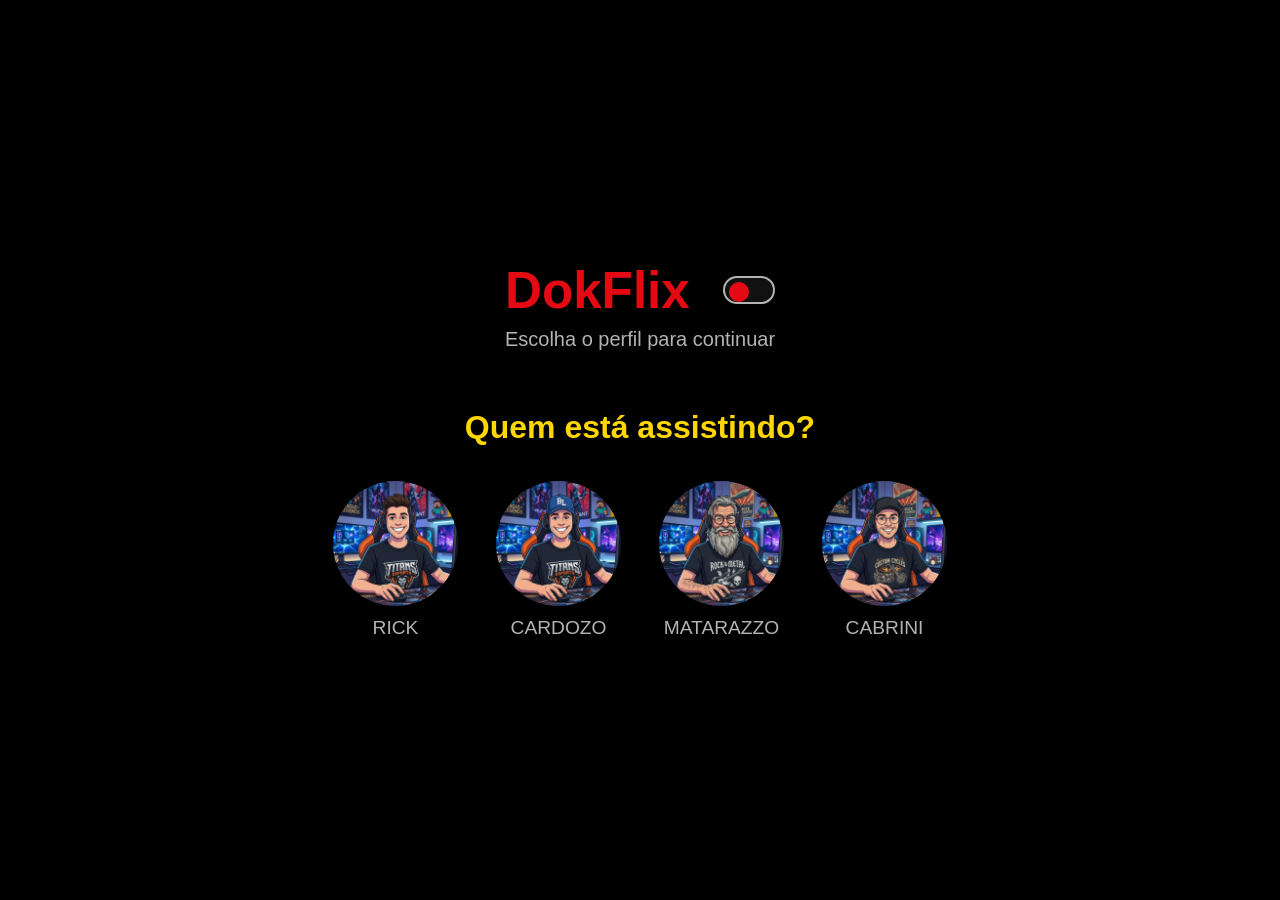
==== index.html @ 9c430eae "Add files via upload" ====
<!DOCTYPE html>
<html lang="pt-br">
<head>
    <meta charset="UTF-8">
    <meta name="viewport" content="width=device-width, initial-scale=1.0">
    <title>DOKFLIX</title>
    <link rel="stylesheet" href="style.css">

</head>
<body>
    <header>
        <div class="top-bar">
            <h1>DokFlix</h1>
            <button id="theme-toggle" aria-label="Alternar modo claro / escuro" aria-pressed="false"></button>
        </div>
        <p>Escolha o perfil para continuar</p>
    </header>

    <main>
        <section aria-labelledby="perfil-title">
            <h2 id="perfil-title">Quem está assistindo?</h2>
            <ul class="profile-container" role="list">
                <li class="profile" role="listitem">
                    <img src="/assets/perfil-1.png" alt="Ilustração em estilo cartoon de um jovem sorridente em um quarto gamer, vestindo uma camiseta da equipe Titans Esports enquanto utiliza um computador cercado por pôsteres e colecionáveis de jogos.">
                    <p>RICK</p>
                </li>
                <li class="profile" role="listitem">
                    <img src="/assets/perfil-2.jpg" alt="Ilustração em estilo cartoon de um jovem sorridente com boné , em um quarto gamer, vestindo uma camiseta da equipe Titans Esports enquanto utiliza um computador cercado por pôsteres e colecionáveis de jogos.">
                    <p>CARDOZO</p>
                </li>
                <li class="profile" role="listitem">
                    <img src="/assets/perfil-3.jpg" alt="Ilustração em estilo cartoon de um jovem sorridente com boné , em um quarto gamer, vestindo uma camiseta da equipe Titans Esports enquanto utiliza um computador cercado por pôsteres e colecionáveis de jogos.">
                    <p>MATARAZZO</p>
                </li>
                <li class="profile" role="listitem">
                    <img src="/assets/perfil-4.jpg" alt="Ilustração em estilo cartoon de um jovem sorridente com boné , em um quarto gamer, vestindo uma camiseta da equipe Titans Esports enquanto utiliza um computador cercado por pôsteres e colecionáveis de jogos.">
                    <p>CABRINI</p>
                </li>
            </ul>
        </section>
    </main>

    <script>
        const themeToggle = document.getElementById('theme-toggle');
        const body = document.body;

        function applyTheme(theme) {
            if (theme === 'light') {
                body.classList.add('light-mode');
                body.classList.remove('dark-mode');
                themeToggle.classList.add('active');
                themeToggle.setAttribute('aria-pressed', 'true');
            } else {
                body.classList.add('dark-mode');
                body.classList.remove('light-mode');
                themeToggle.classList.remove('active');
                themeToggle.setAttribute('aria-pressed', 'false');
            }
            localStorage.setItem('dokflix-theme', theme);
        }

        const savedTheme = localStorage.getItem('dokflix-theme');
        const initialTheme = savedTheme === 'light' ? 'light' : 'dark';
        applyTheme(initialTheme);

        themeToggle.addEventListener('click', () => {
            const nextTheme = body.classList.contains('light-mode') ? 'dark' : 'light';
            applyTheme(nextTheme);
        });

        // Adiciona evento de clique aos perfis para abrir o catálogo
        const profiles = document.querySelectorAll('.profile');
        profiles.forEach(profile => {
            profile.addEventListener('click', () => {
                // Extrai o nome do perfil do elemento <p>
                const perfilNome = profile.querySelector('p').textContent;
                // Extrai a imagem do perfil do elemento <img>
                const perfilImagem = profile.querySelector('img').src;
                
                // Armazena o nome do perfil ativo no localStorage
                localStorage.setItem('perfilAtivoNome', perfilNome);
                // Armazena a imagem do perfil ativo no localStorage
                localStorage.setItem('perfilAtivoImagem', perfilImagem);
                
                // Redireciona para o catálogo
                window.location.href = 'catalogo/catalogo.html';
            });
            // Adiciona cursor pointer para indicar que é clicável
            profile.style.cursor = 'pointer';
        });
    </script>
    <script src="/assets/js/index.js"></script>
</body>

</html>
---- style.css ----
/* Estilos baseados na Netflix */

/* Estiliza o corpo da página */
:root {
    --bg: #000000;
    --text: #ffffff;
    --primary: #e50914;
    --muted: #b3b3b3;
    --card-bg: #111111;
}

body {
    margin: 0; /* Remove margens externas */
    padding: 0; /* Remove preenchimento interno */
    font-family: 'Helvetica Neue', Arial, sans-serif; /* Define a família de fontes, priorizando Helvetica Neue */
    background-color: var(--bg); /* Define o fundo */
    color: var(--text); /* Define a cor do texto */
    min-height: 100vh; /* Define altura mínima como 100% da altura da viewport */
    display: flex; /* Usa flexbox para layout */
    flex-direction: column; /* Organiza os filhos em coluna */
    align-items: center; /* Centraliza horizontalmente os itens */
    justify-content: center; /* Centraliza verticalmente os itens */
}

body.light-mode {
    --bg: #f4f4f4;
    --text: #111111;
    --primary: #e50914;
    --muted: #4f4f4f;
    --card-bg: #ffffff;
}

body.dark-mode {
    --bg: #000000;
    --text: #ffffff;
    --primary: #e50914;
    --muted: #b3b3b3;
    --card-bg: #111111;
}

.top-bar {
    display: flex;
    justify-content: space-between;
    align-items: center;
    gap: 1rem;
}

#theme-toggle {
    width: 52px;
    height: 28px;
    border: 2px solid var(--muted);
    border-radius: 999px;
    background-color: var(--card-bg);
    position: relative;
    overflow: hidden;
    cursor: pointer;
    transition: border-color 0.25s ease, background-color 0.25s ease;
}

#theme-toggle::before {
    content: '';
    position: absolute;
    top: 4px;
    left: 4px;
    width: 20px;
    height: 20px;
    background-color: var(--primary);
    border-radius: 50%;
    transition: transform 0.25s ease;
}

#theme-toggle.active::before {
    transform: translateX(24px);
}

#theme-toggle:hover,
#theme-toggle:focus-visible {
    border-color: var(--primary);
    box-shadow: 0 0 0 3px rgba(229, 9, 20, 0.25);
}


/* Estiliza o cabeçalho */
header {
    text-align: center; /* Centraliza o texto */
    margin-bottom: 2rem; /* Adiciona margem inferior de 2 rem */
}

/* Estiliza o título principal no cabeçalho */
header h1 {
    font-size: 3rem; /* Define o tamanho da fonte como 3 rem */
    font-weight: bold; /* Define o peso da fonte como negrito */
    margin: 0; /* Remove margens */
    color: #e50914; /* Define a cor como vermelho Netflix */
}

/* Estiliza o parágrafo no cabeçalho */
header p {
    font-size: 1.2rem; /* Define o tamanho da fonte como 1.2 rem */
    margin: 0.5rem 0 0 0; /* Margem superior de 0.5rem, outras zero */
    color: #b3b3b3; /* Define a cor como cinza claro */
}

/* Estiliza o conteúdo principal */
main {
    width: 100%; /* Largura total */
    max-width: 1200px; /* Largura máxima de 1200px */
    padding: 0 2rem; /* Preenchimento lateral de 2rem */
}

/* Estiliza a seção */
section {
    text-align: center; /* Centraliza o texto */
}

/* Estiliza o subtítulo na seção */
section h2 {
    font-size: 2rem; /* Define o tamanho da fonte como 2 rem */
    margin-bottom: 2rem; /* Margem inferior de 2rem */
    color: #ffd700; /* Define a cor como dourado para destaque */
}

/* Estiliza o contêiner dos perfis */
.profile-container {
    display: flex; /* Usa flexbox */
    justify-content: center; /* Centraliza os itens horizontalmente */
    gap: 2rem; /* Espaço entre itens de 2rem */
    flex-wrap: wrap; /* Permite quebra de linha */
    list-style: none; /* Remove marcadores */
    padding: 0; /* Remove padding padrão de lista */
    margin: 0; /* Remove margin padrão de lista */
}

.profile-container > li {
    list-style: none; /* Remove marcadores de cada li */
    padding: 0;
    margin: 0;
}

.profile-container ol {
    list-style: decimal inside;
    padding: 0;
    margin: 0;
}

.profile-container ol > li {
    list-style: none;
    padding: 0;
    margin: 0;
}
/* Estiliza cada perfil */
.profile {
    display: flex; /* Usa flexbox */
    flex-direction: column; /* Organiza em coluna */
    align-items: center; /* Centraliza horizontalmente */
    cursor: pointer; /* Cursor de ponteiro para indicar clicável */
    transition: transform 0.3s ease; /* Transição suave para transformações */
}

/* Estiliza o perfil no hover */
.profile:hover {
    transform: scale(1.1); /* Aumenta o tamanho em 10% no hover */
}

/* Estiliza a imagem do perfil */
.profile img {
    width: 120px; /* Largura de 120px */
    height: 120px; /* Altura de 120px */
    border-radius: 50%; /* Bordas arredondadas para forma circular */
    object-fit: cover; /* Ajusta a imagem para cobrir o espaço sem distorcer */
    border: 3px solid transparent; /* Borda transparente de 3px */
    transition: border-color 0.3s ease; /* Transição suave para cor da borda */
}

/* Estiliza a imagem do perfil no hover */
.profile:hover img {
    border-color: #ffffff; /* Muda a cor da borda para branco no hover */
}

/* Estiliza o parágrafo do perfil */
.profile p {
    margin: 0.5rem 0 0 0; /* Margem superior de 0.5rem */
    font-size: 1.1rem; /* Tamanho da fonte de 1.1rem */
    color: #b3b3b3; /* Cor cinza claro */
    transition: color 0.3s ease; /* Transição suave para cor */
}

/* Estiliza o parágrafo do perfil no hover */
.profile:hover p {
    color: #ffffff; /* Muda a cor para branco no hover */
}

/* Responsividade: mobile / pequeno */
@media (max-width: 480px) {
    body {
        padding: 0.5rem;
    }

    header h1 {
        font-size: 1.6rem;
    }

    header p {
        font-size: 1rem;
    }

    main {
        padding: 0 1rem;
    }

    section h2 {
        font-size: 1.5rem;
        margin-bottom: 1.2rem;
    }

    .profile-container {
        gap: 0.8rem;
    }

    .profile img {
        width: 80px;
        height: 80px;
    }

    .profile p {
        font-size: 0.95rem;
    }
}

/* Responsividade: tablet */
@media (min-width: 481px) and (max-width: 768px) {
    body {
        padding: 0.75rem;
    }

    header h1 {
        font-size: 2rem;
    }

    header p {
        font-size: 1.1rem;
    }

    main {
        padding: 0 1.5rem;
    }

    section h2 {
        font-size: 1.8rem;
        margin-bottom: 1.5rem;
    }

    .profile-container {
        gap: 1rem;
    }

    .profile img {
        width: 100px;
        height: 100px;
    }

    .profile p {
        font-size: 1.05rem;
    }
}

/* Responsividade: laptop e desktop */
@media (min-width: 769px) and (max-width: 1024px) {
    main {
        padding: 0 2rem;
    }

    section h2 {
        font-size: 1.95rem;
        margin-bottom: 1.8rem;
    }

    .profile-container {
        gap: 1.5rem;
    }

    .profile img {
        width: 110px;
        height: 110px;
    }

    .profile p {
        font-size: 1.1rem;
    }
}

/* Granular desktop extra largo */
@media (min-width: 1025px) {
    main {
        padding: 0 2.5rem;
    }

    header h1 {
        font-size: 3.2rem;
    }

    header p {
        font-size: 1.25rem;
    }

    section h2 {
        font-size: 2rem;
        margin-bottom: 2rem;
    }

    .profile-container {
        gap: 2rem;
    }

    .profile img {
        width: 125px;
        height: 125px;
    }

    .profile p {
        font-size: 1.2rem;
    }
}
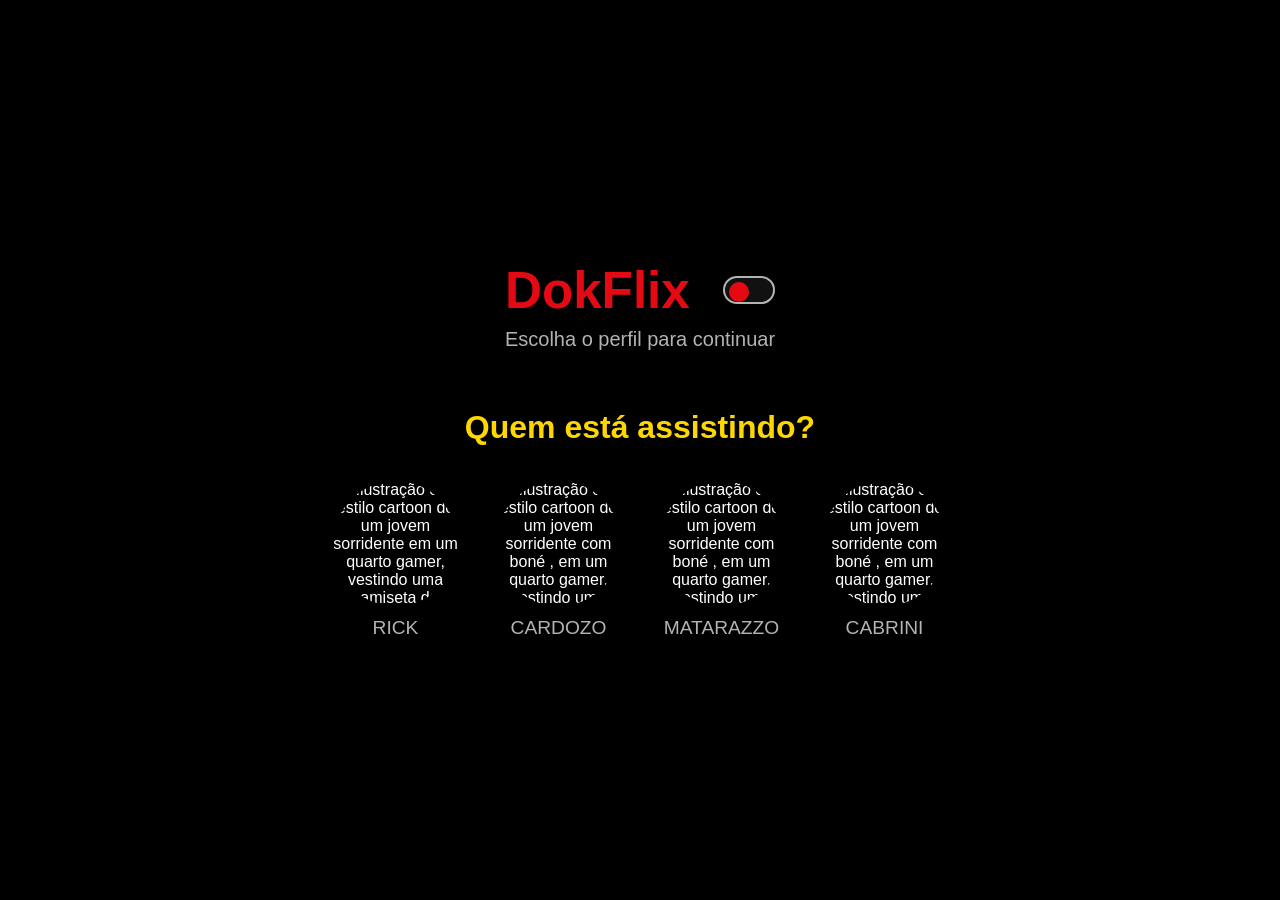
==== commit b3caeee2: "Add files via upload" ====
--- a/index.html
+++ b/index.html
@@ -21,19 +21,19 @@
             <h2 id="perfil-title">Quem está assistindo?</h2>
             <ul class="profile-container" role="list">
                 <li class="profile" role="listitem">
-                    <img src="/assets/perfil-1.png" alt="Ilustração em estilo cartoon de um jovem sorridente em um quarto gamer, vestindo uma camiseta da equipe Titans Esports enquanto utiliza um computador cercado por pôsteres e colecionáveis de jogos.">
+                    <img src="perfil-1.png" alt="Ilustração em estilo cartoon de um jovem sorridente em um quarto gamer, vestindo uma camiseta da equipe Titans Esports enquanto utiliza um computador cercado por pôsteres e colecionáveis de jogos.">
                     <p>RICK</p>
                 </li>
                 <li class="profile" role="listitem">
-                    <img src="/assets/perfil-2.jpg" alt="Ilustração em estilo cartoon de um jovem sorridente com boné , em um quarto gamer, vestindo uma camiseta da equipe Titans Esports enquanto utiliza um computador cercado por pôsteres e colecionáveis de jogos.">
+                    <img src="perfil-2.jpg" alt="Ilustração em estilo cartoon de um jovem sorridente com boné , em um quarto gamer, vestindo uma camiseta da equipe Titans Esports enquanto utiliza um computador cercado por pôsteres e colecionáveis de jogos.">
                     <p>CARDOZO</p>
                 </li>
                 <li class="profile" role="listitem">
-                    <img src="/assets/perfil-3.jpg" alt="Ilustração em estilo cartoon de um jovem sorridente com boné , em um quarto gamer, vestindo uma camiseta da equipe Titans Esports enquanto utiliza um computador cercado por pôsteres e colecionáveis de jogos.">
+                    <img src="perfil-3.jpg" alt="Ilustração em estilo cartoon de um jovem sorridente com boné , em um quarto gamer, vestindo uma camiseta da equipe Titans Esports enquanto utiliza um computador cercado por pôsteres e colecionáveis de jogos.">
                     <p>MATARAZZO</p>
                 </li>
                 <li class="profile" role="listitem">
-                    <img src="/assets/perfil-4.jpg" alt="Ilustração em estilo cartoon de um jovem sorridente com boné , em um quarto gamer, vestindo uma camiseta da equipe Titans Esports enquanto utiliza um computador cercado por pôsteres e colecionáveis de jogos.">
+                    <img src="perfil-4.jpg" alt="Ilustração em estilo cartoon de um jovem sorridente com boné , em um quarto gamer, vestindo uma camiseta da equipe Titans Esports enquanto utiliza um computador cercado por pôsteres e colecionáveis de jogos.">
                     <p>CABRINI</p>
                 </li>
             </ul>
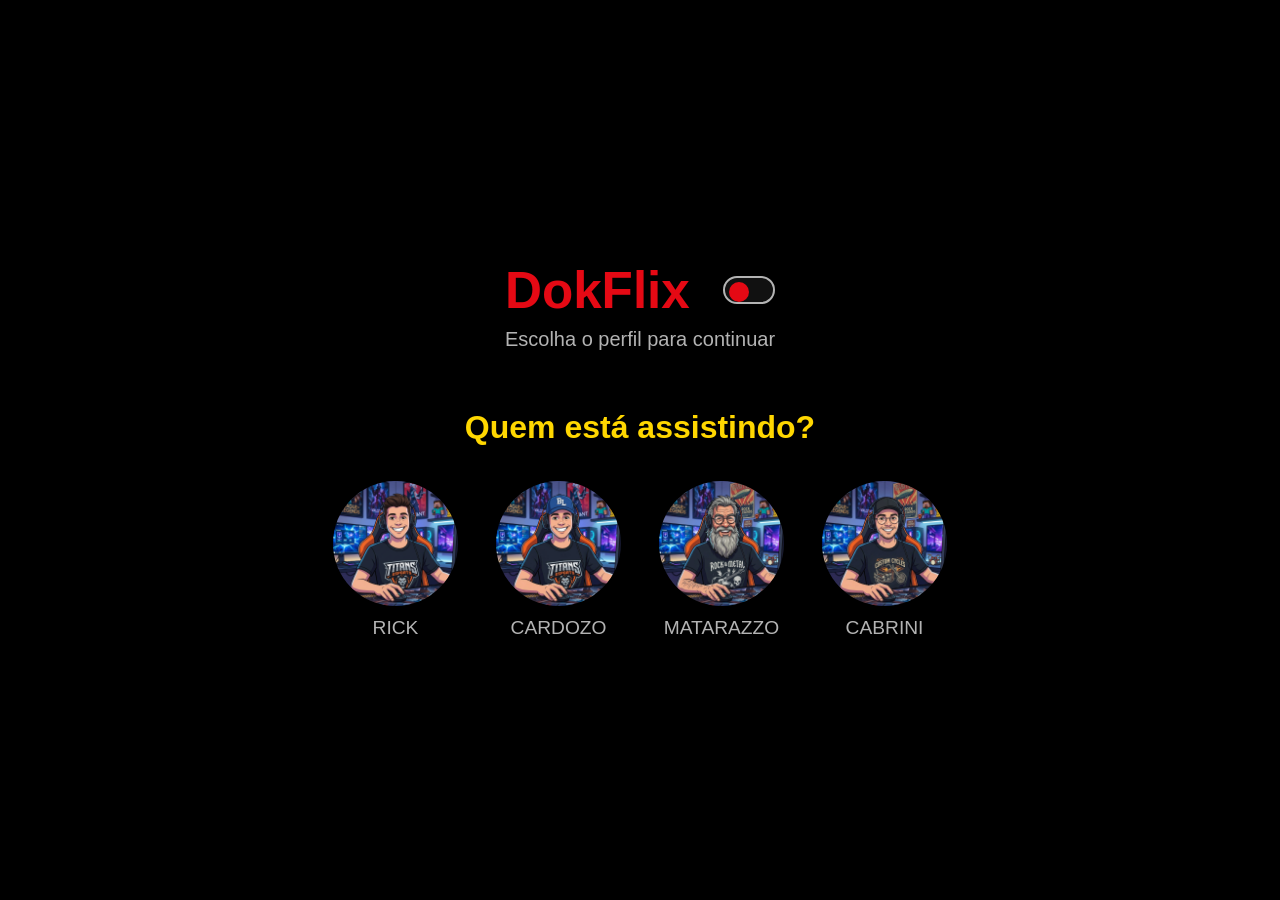
==== commit 4835c1b3: "Add files via upload" ====
--- a/index.html
+++ b/index.html
@@ -21,19 +21,19 @@
             <h2 id="perfil-title">Quem está assistindo?</h2>
             <ul class="profile-container" role="list">
                 <li class="profile" role="listitem">
-                    <img src="perfil-1.png" alt="Ilustração em estilo cartoon de um jovem sorridente em um quarto gamer, vestindo uma camiseta da equipe Titans Esports enquanto utiliza um computador cercado por pôsteres e colecionáveis de jogos.">
+                    <img src="assets/perfil-1.png" alt="Ilustração em estilo cartoon de um jovem sorridente em um quarto gamer, vestindo uma camiseta da equipe Titans Esports enquanto utiliza um computador cercado por pôsteres e colecionáveis de jogos.">
                     <p>RICK</p>
                 </li>
                 <li class="profile" role="listitem">
-                    <img src="perfil-2.jpg" alt="Ilustração em estilo cartoon de um jovem sorridente com boné , em um quarto gamer, vestindo uma camiseta da equipe Titans Esports enquanto utiliza um computador cercado por pôsteres e colecionáveis de jogos.">
+                    <img src="assets/perfil-2.jpg" alt="Ilustração em estilo cartoon de um jovem sorridente com boné , em um quarto gamer, vestindo uma camiseta da equipe Titans Esports enquanto utiliza um computador cercado por pôsteres e colecionáveis de jogos.">
                     <p>CARDOZO</p>
                 </li>
                 <li class="profile" role="listitem">
-                    <img src="perfil-3.jpg" alt="Ilustração em estilo cartoon de um jovem sorridente com boné , em um quarto gamer, vestindo uma camiseta da equipe Titans Esports enquanto utiliza um computador cercado por pôsteres e colecionáveis de jogos.">
+                    <img src="assets/perfil-3.jpg" alt="Ilustração em estilo cartoon de um jovem sorridente com boné , em um quarto gamer, vestindo uma camiseta da equipe Titans Esports enquanto utiliza um computador cercado por pôsteres e colecionáveis de jogos.">
                     <p>MATARAZZO</p>
                 </li>
                 <li class="profile" role="listitem">
-                    <img src="perfil-4.jpg" alt="Ilustração em estilo cartoon de um jovem sorridente com boné , em um quarto gamer, vestindo uma camiseta da equipe Titans Esports enquanto utiliza um computador cercado por pôsteres e colecionáveis de jogos.">
+                    <img src="assets/perfil-4.jpg" alt="Ilustração em estilo cartoon de um jovem sorridente com boné , em um quarto gamer, vestindo uma camiseta da equipe Titans Esports enquanto utiliza um computador cercado por pôsteres e colecionáveis de jogos.">
                     <p>CABRINI</p>
                 </li>
             </ul>
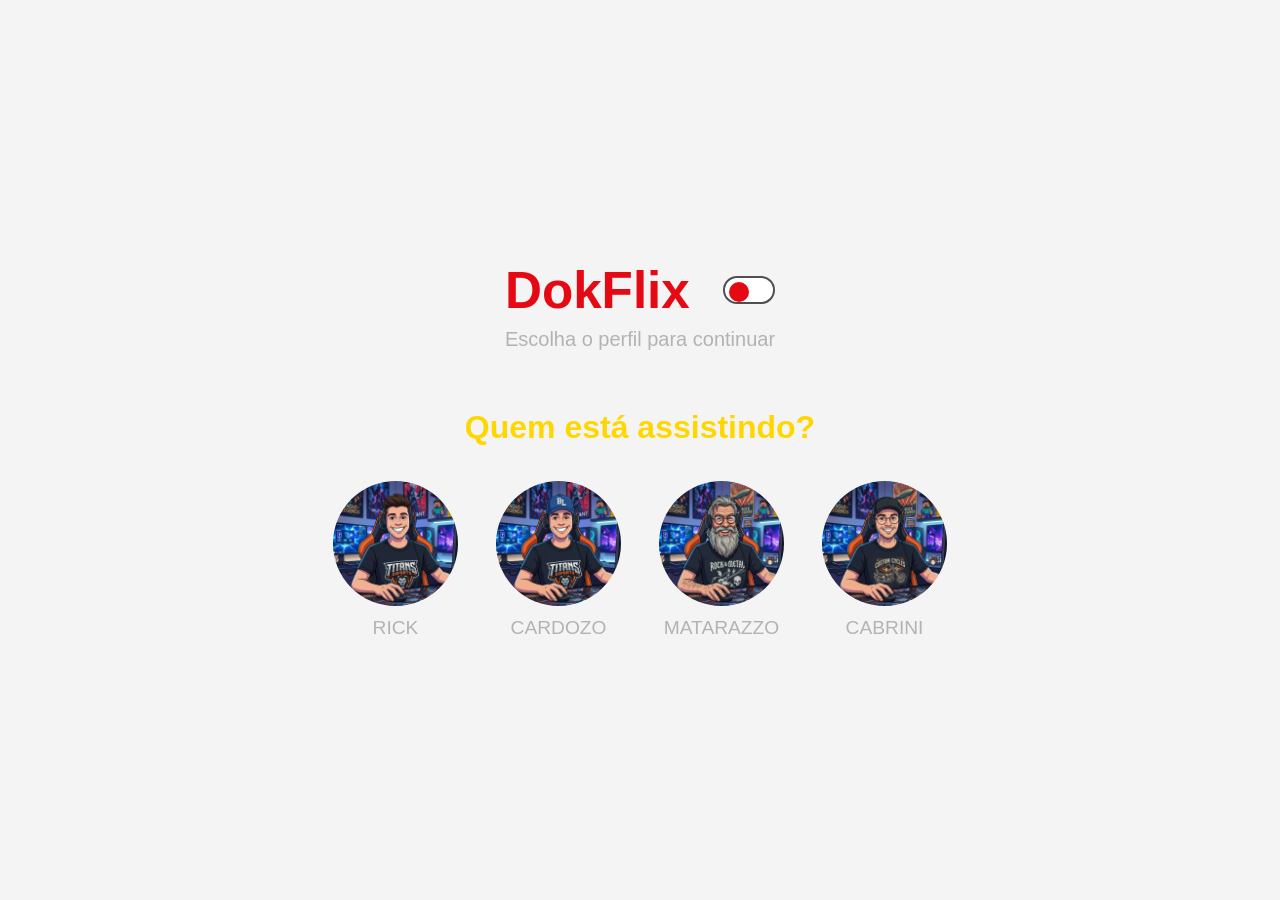
==== commit 8a76396d: "Add files via upload" ====
--- a/index.html
+++ b/index.html
@@ -3,6 +3,13 @@
 <head>
     <meta charset="UTF-8">
     <meta name="viewport" content="width=device-width, initial-scale=1.0">
+    <meta name="description" content="DOKFLIX - Plataforma de documentários e vídeos do YouTube. Escolha seu perfil e explore conteúdos incríveis.">
+    <meta name="keywords" content="documentários, YouTube, vídeos, Netflix clone">
+    <meta property="og:title" content="DOKFLIX - Seu catálogo de documentários">
+    <meta property="og:description" content="Explore vídeos e documentários de canais como Dorivox, DJ Dvox e mais.">
+    <meta property="og:image" content="assets/dokflix.jpg">
+    <meta property="og:url" content="https://seudominio.com">
+    <meta property="og:type" content="website">
     <title>DOKFLIX</title>
     <link rel="stylesheet" href="style.css">
 
@@ -40,56 +47,7 @@
         </section>
     </main>
 
-    <script>
-        const themeToggle = document.getElementById('theme-toggle');
-        const body = document.body;
-
-        function applyTheme(theme) {
-            if (theme === 'light') {
-                body.classList.add('light-mode');
-                body.classList.remove('dark-mode');
-                themeToggle.classList.add('active');
-                themeToggle.setAttribute('aria-pressed', 'true');
-            } else {
-                body.classList.add('dark-mode');
-                body.classList.remove('light-mode');
-                themeToggle.classList.remove('active');
-                themeToggle.setAttribute('aria-pressed', 'false');
-            }
-            localStorage.setItem('dokflix-theme', theme);
-        }
-
-        const savedTheme = localStorage.getItem('dokflix-theme');
-        const initialTheme = savedTheme === 'light' ? 'light' : 'dark';
-        applyTheme(initialTheme);
-
-        themeToggle.addEventListener('click', () => {
-            const nextTheme = body.classList.contains('light-mode') ? 'dark' : 'light';
-            applyTheme(nextTheme);
-        });
-
-        // Adiciona evento de clique aos perfis para abrir o catálogo
-        const profiles = document.querySelectorAll('.profile');
-        profiles.forEach(profile => {
-            profile.addEventListener('click', () => {
-                // Extrai o nome do perfil do elemento <p>
-                const perfilNome = profile.querySelector('p').textContent;
-                // Extrai a imagem do perfil do elemento <img>
-                const perfilImagem = profile.querySelector('img').src;
-                
-                // Armazena o nome do perfil ativo no localStorage
-                localStorage.setItem('perfilAtivoNome', perfilNome);
-                // Armazena a imagem do perfil ativo no localStorage
-                localStorage.setItem('perfilAtivoImagem', perfilImagem);
-                
-                // Redireciona para o catálogo
-                window.location.href = 'catalogo/catalogo.html';
-            });
-            // Adiciona cursor pointer para indicar que é clicável
-            profile.style.cursor = 'pointer';
-        });
-    </script>
-    <script src="/assets/js/index.js"></script>
+    <script src="js/profile.js"></script>
 </body>
 
 </html>
